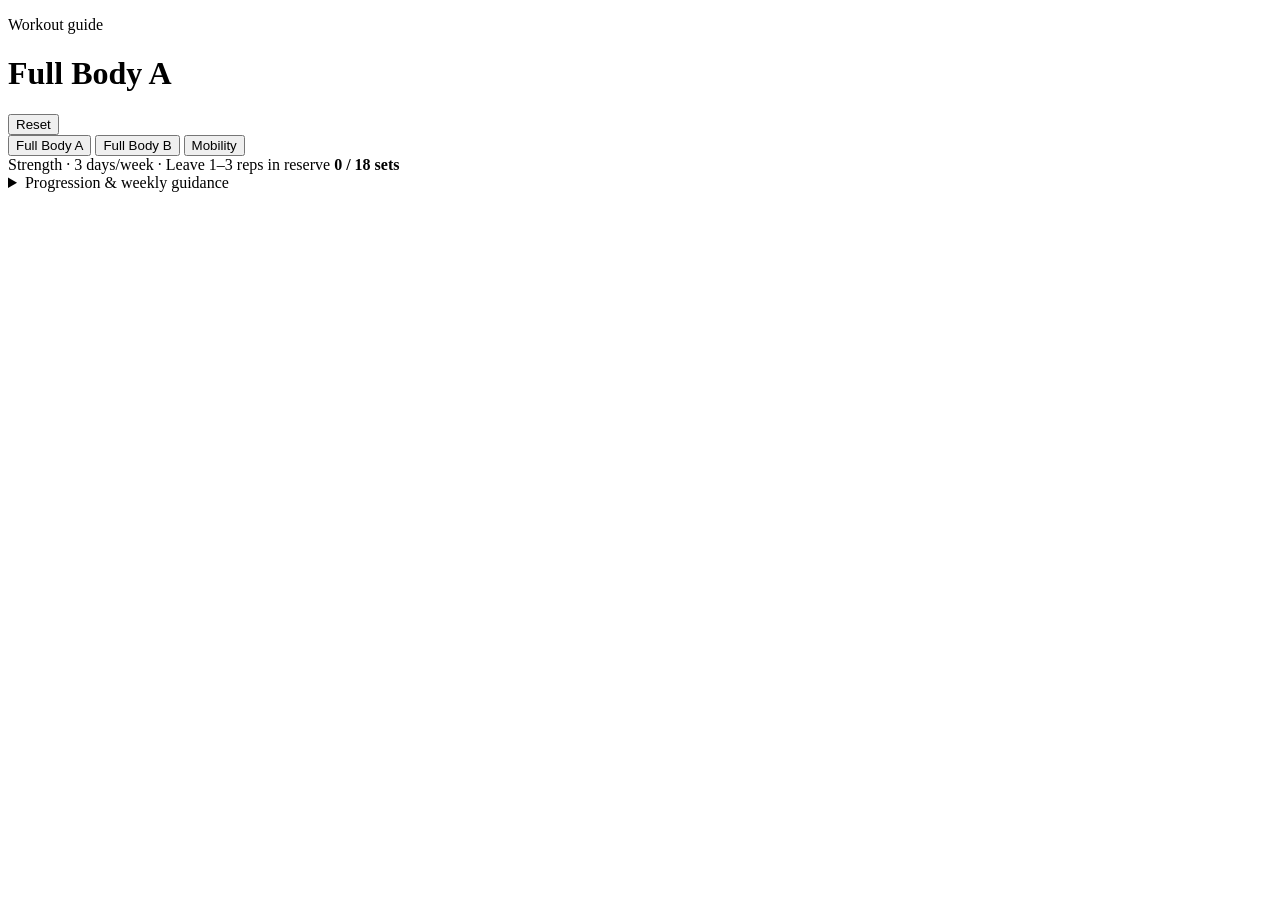
==== index.html @ ed7cdd61 "Add index.html" ====
<!doctype html>
<html lang="en">
<head>
  <meta charset="utf-8">
  <meta name="viewport" content="width=device-width, initial-scale=1, viewport-fit=cover">
  <meta name="theme-color" content="#14211a">
  <meta name="apple-mobile-web-app-capable" content="yes">
  <meta name="apple-mobile-web-app-status-bar-style" content="black-translucent">
  <meta name="apple-mobile-web-app-title" content="Workout">
  <meta name="mobile-web-app-capable" content="yes">
  <meta name="description" content="A simple full-body strength and mobility workout checklist.">
  <link rel="manifest" href="manifest.webmanifest">
  <link rel="apple-touch-icon" href="icon.svg">
  <link rel="icon" href="icon.svg" type="image/svg+xml">
  <link rel="stylesheet" href="styles.css">
  <title>Workout Guide</title>
</head>
<body>
  <main class="app">
    <header class="topbar">
      <div>
        <p class="eyebrow">Workout guide</p>
        <h1 id="routine-title">Full Body A</h1>
      </div>
      <button class="reset" id="reset" type="button">Reset</button>
    </header>

    <nav class="tabs" aria-label="Workout routines">
      <button class="tab active" type="button" data-routine="a" aria-selected="true">Full Body A</button>
      <button class="tab" type="button" data-routine="b" aria-selected="false">Full Body B</button>
      <button class="tab" type="button" data-routine="mobility" aria-selected="false">Mobility</button>
    </nav>

    <section class="summary" aria-live="polite">
      <span id="routine-note">Strength · 3 days/week · Leave 1–3 reps in reserve</span>
      <strong id="progress">0 / 18 sets</strong>
    </section>

    <section id="exercise-list" class="exercise-list" aria-label="Exercises"></section>

    <details class="guidance" id="guidance">
      <summary>Progression & weekly guidance</summary>
      <div id="guidance-content"></div>
    </details>
  </main>

  <script src="app.js"></script>
</body>
</html>
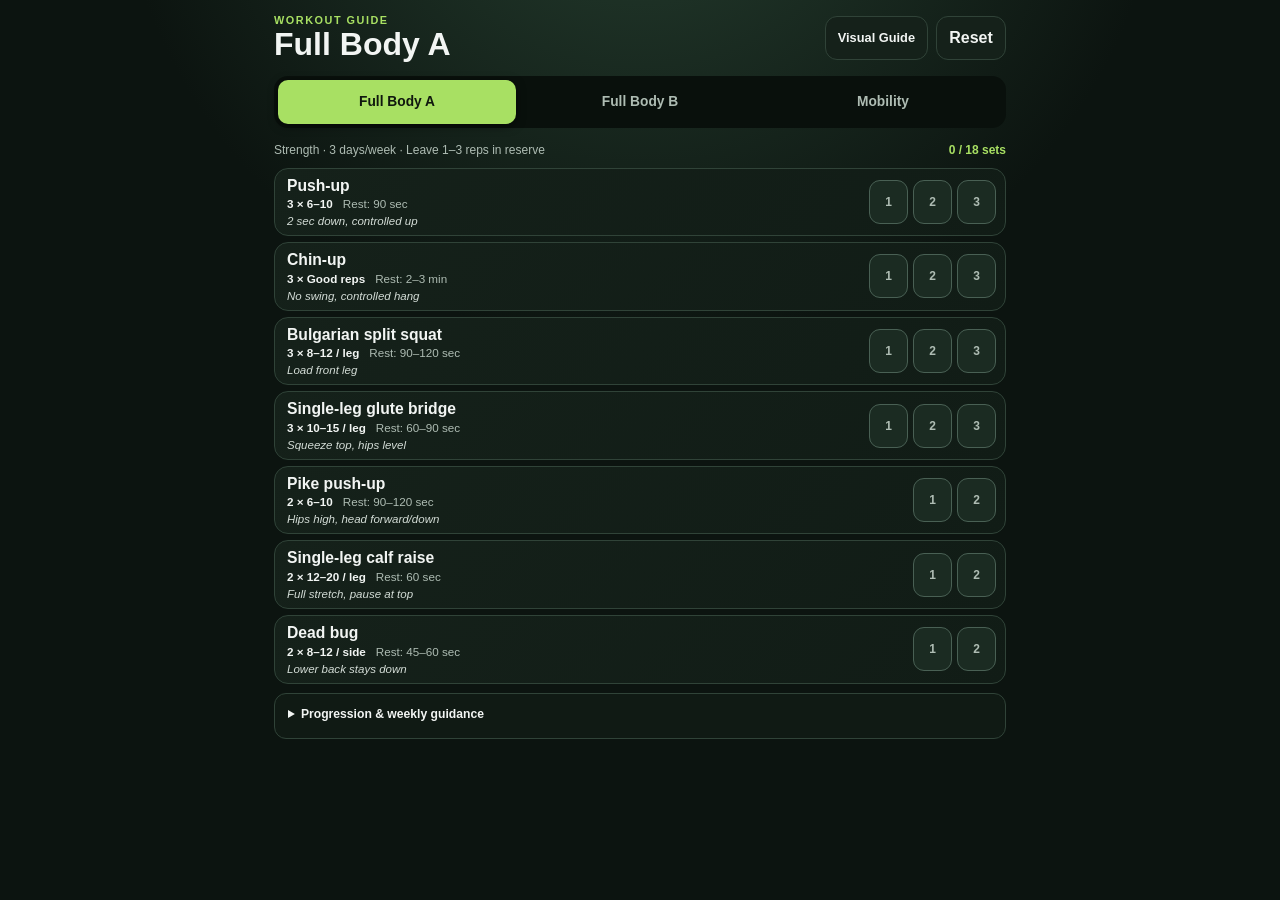
==== commit 5e2d2f37: "Link workout checklist to visual guide" ====
--- a/index.html
+++ b/index.html
@@ -22,7 +22,10 @@
         <p class="eyebrow">Workout guide</p>
         <h1 id="routine-title">Full Body A</h1>
       </div>
-      <button class="reset" id="reset" type="button">Reset</button>
+      <div style="display:flex;gap:8px;align-items:center">
+        <a href="exercise-guide.html" style="display:grid;place-items:center;min-height:44px;padding:0 12px;border:1px solid #304338;border-radius:12px;background:#15211a;color:#f2f5f3;text-decoration:none;font-weight:750;font-size:.8rem">Visual Guide</a>
+        <button class="reset" id="reset" type="button">Reset</button>
+      </div>
     </header>
 
     <nav class="tabs" aria-label="Workout routines">
--- a/styles.css
+++ b/styles.css
@@ -0,0 +1,130 @@
+:root {
+  color-scheme: dark;
+  --bg: #0c1410;
+  --surface: #15211a;
+  --surface-2: #1b2b22;
+  --line: #304338;
+  --text: #f2f5f3;
+  --muted: #aebcb3;
+  --accent: #a8e063;
+  --accent-dark: #172813;
+  --done: #7fc846;
+  font-family: ui-rounded, "SF Pro Rounded", -apple-system, BlinkMacSystemFont, "Segoe UI", sans-serif;
+}
+
+* { box-sizing: border-box; }
+
+body {
+  margin: 0;
+  min-height: 100vh;
+  min-height: 100dvh;
+  background: radial-gradient(circle at 50% -20%, #263f30 0, var(--bg) 42%);
+  color: var(--text);
+  -webkit-tap-highlight-color: transparent;
+}
+
+button { font: inherit; }
+
+.app {
+  width: min(100%, 760px);
+  margin: 0 auto;
+  padding: max(14px, env(safe-area-inset-top)) 14px max(18px, env(safe-area-inset-bottom));
+}
+
+.topbar { display: flex; align-items: center; justify-content: space-between; gap: 12px; }
+.eyebrow { margin: 0 0 2px; color: var(--accent); font-size: .68rem; font-weight: 800; letter-spacing: .14em; text-transform: uppercase; }
+h1 { margin: 0; font-size: clamp(1.45rem, 4vw, 2rem); line-height: 1.05; }
+
+.reset {
+  min-width: 70px;
+  min-height: 44px;
+  border: 1px solid var(--line);
+  border-radius: 12px;
+  background: var(--surface);
+  color: var(--text);
+  font-weight: 750;
+}
+.reset:active { transform: scale(.97); }
+
+.tabs {
+  display: grid;
+  grid-template-columns: 1fr 1fr 1fr;
+  gap: 5px;
+  margin: 14px 0 8px;
+  padding: 4px;
+  border-radius: 14px;
+  background: #09100c;
+}
+.tab {
+  min-height: 44px;
+  padding: 6px;
+  border: 0;
+  border-radius: 10px;
+  background: transparent;
+  color: var(--muted);
+  font-size: .86rem;
+  font-weight: 800;
+}
+.tab.active { background: var(--accent); color: #10180e; box-shadow: 0 2px 10px #0008; }
+
+.summary { display: flex; align-items: center; justify-content: space-between; gap: 10px; min-height: 28px; color: var(--muted); font-size: .75rem; }
+.summary strong { flex: 0 0 auto; color: var(--accent); }
+
+.exercise-list { display: grid; gap: 6px; margin-top: 4px; }
+.exercise {
+  display: grid;
+  grid-template-columns: minmax(0, 1fr) auto;
+  gap: 8px;
+  align-items: center;
+  min-height: 65px;
+  padding: 8px 9px 8px 12px;
+  border: 1px solid var(--line);
+  border-radius: 14px;
+  background: linear-gradient(135deg, var(--surface), #111c16);
+  transition: opacity .15s, border-color .15s;
+}
+.exercise.complete { opacity: .62; border-color: #416d31; }
+.exercise-name { margin: 0 0 3px; overflow-wrap: anywhere; font-size: .98rem; line-height: 1.12; }
+.meta { display: flex; flex-wrap: wrap; gap: 4px 10px; color: var(--muted); font-size: .73rem; line-height: 1.2; }
+.prescription { color: var(--text); font-weight: 760; }
+.cue { margin: 4px 0 0; color: #d4ddd7; font-size: .72rem; font-style: italic; }
+.checks { display: flex; gap: 5px; }
+.check {
+  display: grid;
+  place-items: center;
+  width: 39px;
+  height: 44px;
+  padding: 0;
+  border: 1px solid #496054;
+  border-radius: 11px;
+  background: var(--surface-2);
+  color: var(--muted);
+  font-size: .75rem;
+  font-weight: 850;
+}
+.check.done { border-color: var(--done); background: var(--accent); color: var(--accent-dark); }
+.check.done::after { content: "\2713"; font-size: 1.12rem; }
+.check.done span { display: none; }
+.check:focus-visible, .tab:focus-visible, .reset:focus-visible { outline: 3px solid #fff; outline-offset: 2px; }
+
+.guidance { margin-top: 9px; border: 1px solid var(--line); border-radius: 12px; background: #101a14; color: var(--muted); font-size: .76rem; }
+.guidance summary { min-height: 44px; padding: 13px; color: var(--text); font-weight: 750; cursor: pointer; }
+.guidance div { padding: 0 13px 12px; line-height: 1.45; }
+.guidance p { margin: 5px 0; }
+
+@media (max-width: 430px) {
+  .app { padding-left: 9px; padding-right: 9px; }
+  .exercise { padding-left: 9px; }
+  .check { width: 36px; }
+  .summary span { max-width: 68%; }
+}
+
+@media (min-width: 700px) and (orientation: portrait) {
+  .app { padding-left: 24px; padding-right: 24px; }
+  .exercise-list { gap: 8px; }
+  .exercise { min-height: 70px; }
+  .exercise-name { font-size: 1.03rem; }
+  .meta, .cue { font-size: .77rem; }
+}
+
+@media (prefers-reduced-motion: reduce) { * { transition: none !important; } }
